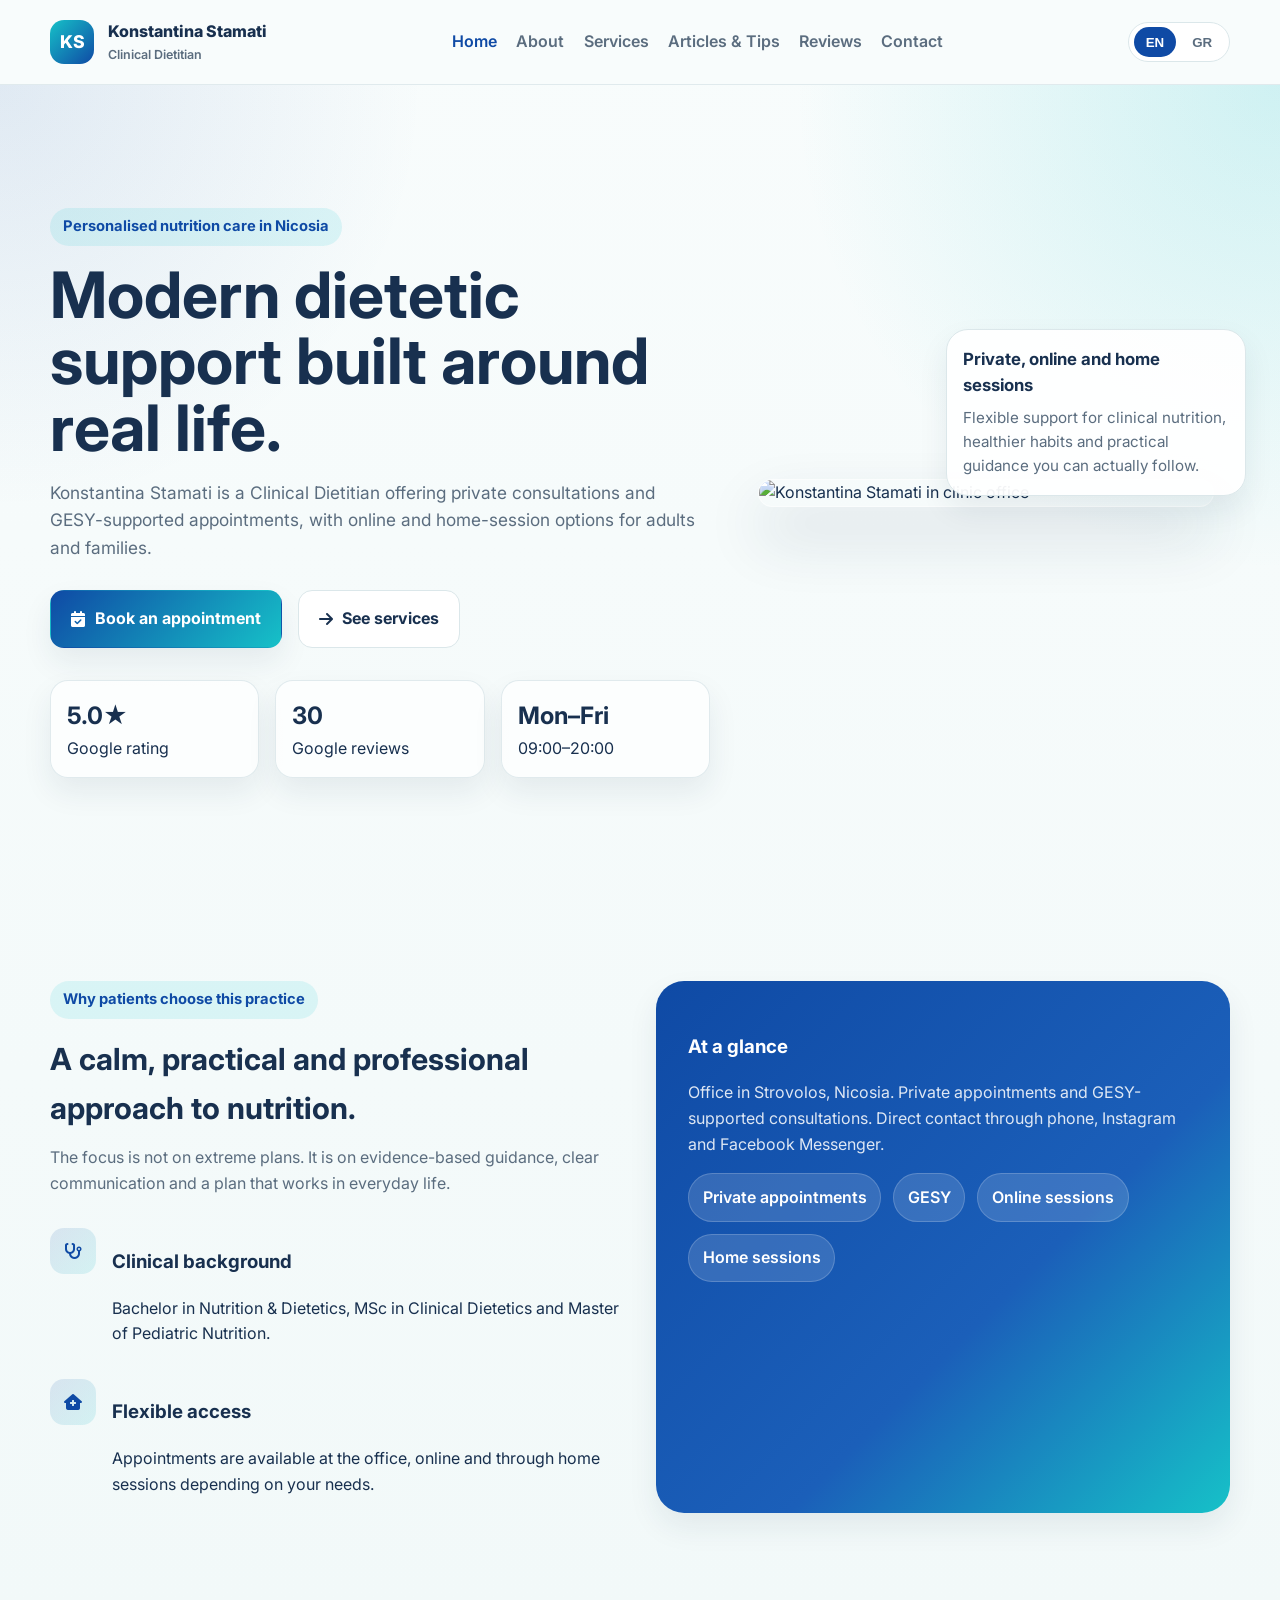
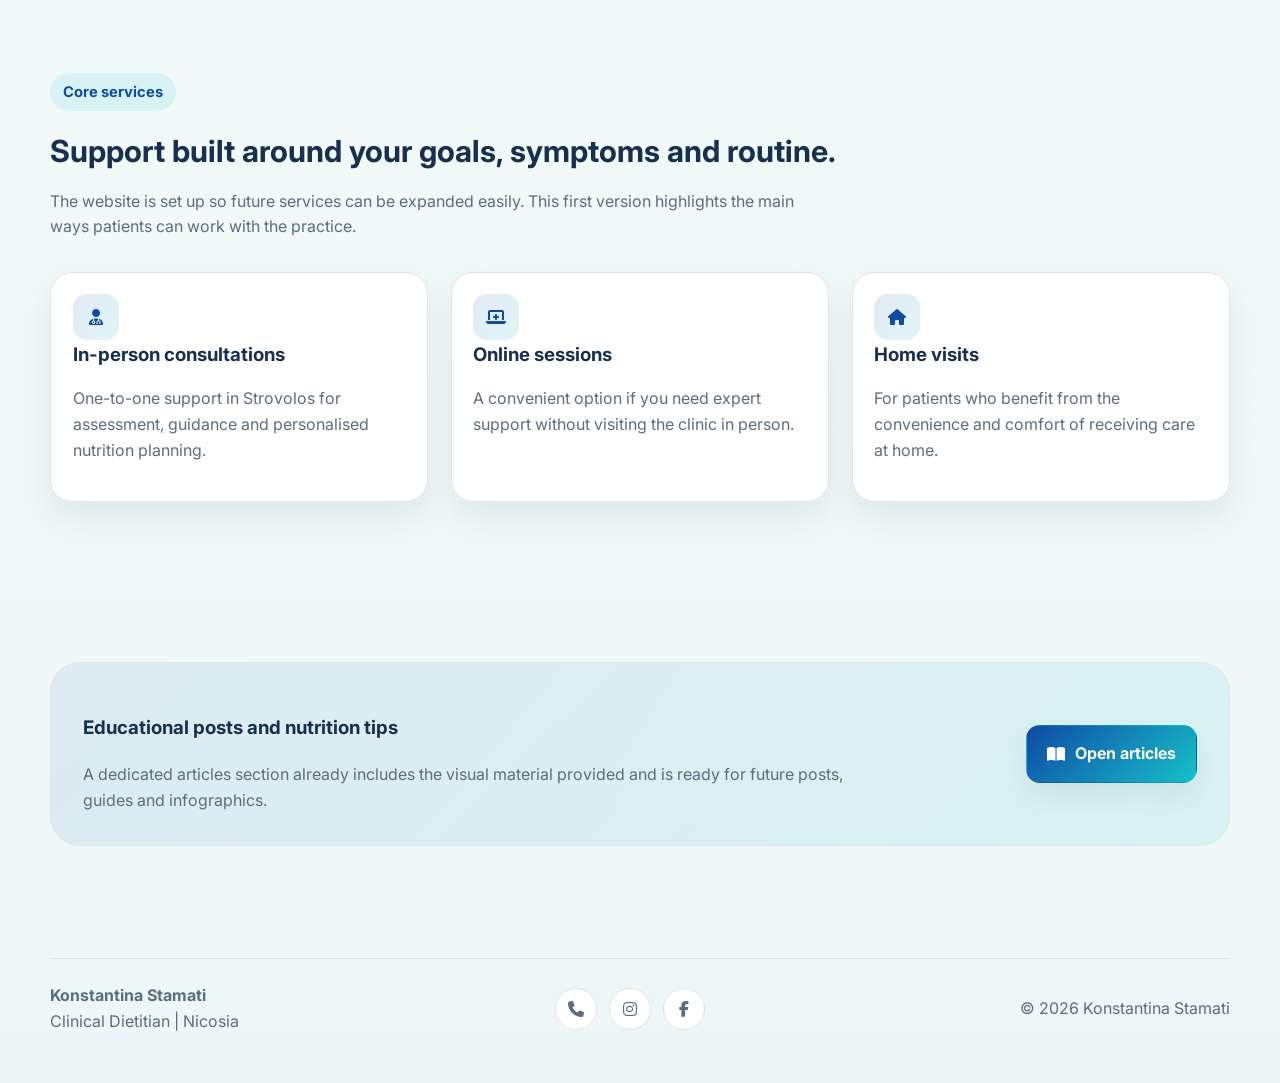
==== index.html @ a797d0fd "Add files via upload" ====
<!DOCTYPE html>
<html lang="en">
<head>
  <meta charset="UTF-8">
  <meta name="viewport" content="width=device-width, initial-scale=1.0">
  <title>Konstantina Stamati | Clinical Dietitian</title>
  <meta name="description" content="Clinical Dietitian in Nicosia offering in-clinic, online and home sessions, private appointments and GESY-supported consultations.">
  <link rel="preconnect" href="https://fonts.googleapis.com">
  <link rel="preconnect" href="https://fonts.gstatic.com" crossorigin>
  <link href="https://fonts.googleapis.com/css2?family=Inter:wght@400;500;600;700;800&display=swap" rel="stylesheet">
  <link rel="stylesheet" href="https://cdnjs.cloudflare.com/ajax/libs/font-awesome/6.5.2/css/all.min.css">
  <link rel="stylesheet" href="style.css">
</head>
<body>
  <header class="topbar">
    <div class="container nav">
      <a class="brand" href="index.html">
        <span class="brand-mark">KS</span>
        <span>
          Konstantina Stamati
          <small data-en="Clinical Dietitian" data-el="Κλινική Διαιτολόγος">Clinical Dietitian</small>
        </span>
      </a>
      <nav class="nav-links">
        <a class="active" href="index.html" data-en="Home" data-el="Αρχική">Home</a>
        <a href="about.html" data-en="About" data-el="Σχετικά">About</a>
        <a href="services.html" data-en="Services" data-el="Υπηρεσίες">Services</a>
        <a href="articles.html" data-en="Articles & Tips" data-el="Άρθρα & Συμβουλές">Articles & Tips</a>
        <a href="reviews.html" data-en="Reviews" data-el="Αξιολογήσεις">Reviews</a>
        <a href="contact.html" data-en="Contact" data-el="Επικοινωνία">Contact</a>
      </nav>
      <div class="nav-actions">
        <div class="lang-toggle">
          <button class="active" data-lang="en">EN</button>
          <button data-lang="el">GR</button>
        </div>
        <button class="btn btn-secondary mobile-toggle"><i class="fa-solid fa-bars"></i></button>
      </div>
    </div>
  </header>

  <main>
    <section class="hero">
      <div class="container hero-grid">
        <div>
          <span class="eyebrow" data-en="Personalised nutrition care in Nicosia" data-el="Εξατομικευμένη διατροφική φροντίδα στη Λευκωσία">Personalised nutrition care in Nicosia</span>
          <h1 data-en="Modern dietetic support built around real life." data-el="Σύγχρονη διατροφική υποστήριξη προσαρμοσμένη στην πραγματική ζωή.">Modern dietetic support built around real life.</h1>
          <p data-en="Konstantina Stamati is a Clinical Dietitian offering private consultations and GESY-supported appointments, with online and home-session options for adults and families." data-el="Η Κωνσταντίνα Σταμάτη είναι Κλινική Διαιτολόγος και προσφέρει ιδιωτικές συνεδρίες και ραντεβού μέσω ΓΕΣΥ, με επιλογές online και κατ’ οίκον για ενήλικες και οικογένειες.">Konstantina Stamati is a Clinical Dietitian offering private consultations and GESY-supported appointments, with online and home-session options for adults and families.</p>
          <div class="hero-actions">
            <a class="btn btn-primary" href="contact.html"><i class="fa-solid fa-calendar-check"></i><span data-en="Book an appointment" data-el="Κλείστε ραντεβού">Book an appointment</span></a>
            <a class="btn btn-secondary" href="services.html"><i class="fa-solid fa-arrow-right"></i><span data-en="See services" data-el="Δείτε τις υπηρεσίες">See services</span></a>
          </div>
          <div class="hero-stats">
            <div class="stat-card">
              <strong>5.0★</strong>
              <span data-en="Google rating" data-el="Βαθμολογία Google">Google rating</span>
            </div>
            <div class="stat-card">
              <strong>30</strong>
              <span data-en="Google reviews" data-el="Αξιολογήσεις Google">Google reviews</span>
            </div>
            <div class="stat-card">
              <strong data-en="Mon–Fri" data-el="Δευτ.–Παρ.">Mon–Fri</strong>
              <span data-en="09:00–20:00" data-el="09:00–20:00">09:00–20:00</span>
            </div>
          </div>
        </div>
        <div class="hero-visual">
          <div class="hero-photo">
            <img src="images/doctor.jpg" alt="Konstantina Stamati in clinic office">
          </div>
          <div class="floating-card">
            <h3 data-en="Private, online and home sessions" data-el="Ιδιωτικές, online και κατ’ οίκον συνεδρίες">Private, online and home sessions</h3>
            <p data-en="Flexible support for clinical nutrition, healthier habits and practical guidance you can actually follow." data-el="Ευέλικτη υποστήριξη για κλινική διατροφή, καλύτερες συνήθειες και πρακτική καθοδήγηση που μπορεί πραγματικά να εφαρμοστεί.">Flexible support for clinical nutrition, healthier habits and practical guidance you can actually follow.</p>
          </div>
        </div>
      </div>
    </section>

    <section class="section">
      <div class="container grid-2">
        <div>
          <span class="eyebrow" data-en="Why patients choose this practice" data-el="Γιατί επιλέγουν το ιατρείο">Why patients choose this practice</span>
          <h2 class="section-title" data-en="A calm, practical and professional approach to nutrition." data-el="Μια ήρεμη, πρακτική και επαγγελματική προσέγγιση στη διατροφή.">A calm, practical and professional approach to nutrition.</h2>
          <p class="section-subtitle" data-en="The focus is not on extreme plans. It is on evidence-based guidance, clear communication and a plan that works in everyday life." data-el="Η προσέγγιση δεν βασίζεται σε ακραία πλάνα. Βασίζεται σε τεκμηριωμένη καθοδήγηση, ξεκάθαρη επικοινωνία και ένα πλάνο που λειτουργεί στην καθημερινότητα.">The focus is not on extreme plans. It is on evidence-based guidance, clear communication and a plan that works in everyday life.</p>
          <div class="info-list">
            <div class="info-row">
              <i class="fa-solid fa-stethoscope"></i>
              <div>
                <h3 data-en="Clinical background" data-el="Κλινικό υπόβαθρο">Clinical background</h3>
                <p data-en="Bachelor in Nutrition & Dietetics, MSc in Clinical Dietetics and Master of Pediatric Nutrition." data-el="Bachelor in Nutrition & Dietetics, MSc in Clinical Dietetics και Master of Pediatric Nutrition.">Bachelor in Nutrition & Dietetics, MSc in Clinical Dietetics and Master of Pediatric Nutrition.</p>
              </div>
            </div>
            <div class="info-row">
              <i class="fa-solid fa-house-medical"></i>
              <div>
                <h3 data-en="Flexible access" data-el="Ευέλικτη πρόσβαση">Flexible access</h3>
                <p data-en="Appointments are available at the office, online and through home sessions depending on your needs." data-el="Τα ραντεβού διατίθενται στο ιατρείο, online και κατ’ οίκον ανάλογα με τις ανάγκες σας.">Appointments are available at the office, online and through home sessions depending on your needs.</p>
              </div>
            </div>
          </div>
        </div>
        <div class="highlight-panel">
          <h3 data-en="At a glance" data-el="Με μια ματιά">At a glance</h3>
          <p data-en="Office in Strovolos, Nicosia. Private appointments and GESY-supported consultations. Direct contact through phone, Instagram and Facebook Messenger." data-el="Ιατρείο στον Στρόβολο, Λευκωσία. Ιδιωτικά ραντεβού και συνεδρίες μέσω ΓΕΣΥ. Άμεση επικοινωνία μέσω τηλεφώνου, Instagram και Facebook Messenger.">Office in Strovolos, Nicosia. Private appointments and GESY-supported consultations. Direct contact through phone, Instagram and Facebook Messenger.</p>
          <div class="badges">
            <span class="badge" data-en="Private appointments" data-el="Ιδιωτικά ραντεβού">Private appointments</span>
            <span class="badge" data-en="GESY" data-el="ΓΕΣΥ">GESY</span>
            <span class="badge" data-en="Online sessions" data-el="Online συνεδρίες">Online sessions</span>
            <span class="badge" data-en="Home sessions" data-el="Κατ’ οίκον συνεδρίες">Home sessions</span>
          </div>
        </div>
      </div>
    </section>

    <section class="section">
      <div class="container">
        <span class="eyebrow" data-en="Core services" data-el="Βασικές υπηρεσίες">Core services</span>
        <h2 class="section-title" data-en="Support built around your goals, symptoms and routine." data-el="Υποστήριξη προσαρμοσμένη στους στόχους, τα συμπτώματα και τη ρουτίνα σας.">Support built around your goals, symptoms and routine.</h2>
        <p class="section-subtitle" data-en="The website is set up so future services can be expanded easily. This first version highlights the main ways patients can work with the practice." data-el="Η ιστοσελίδα έχει στηθεί ώστε να μπορούν να προστεθούν εύκολα επιπλέον υπηρεσίες στο μέλλον. Αυτή η πρώτη έκδοση αναδεικνύει τους βασικούς τρόπους συνεργασίας με το ιατρείο.">The website is set up so future services can be expanded easily. This first version highlights the main ways patients can work with the practice.</p>
        <div class="grid-3">
          <article class="card service-card">
            <div class="service-icon"><i class="fa-solid fa-user-doctor"></i></div>
            <h3 data-en="In-person consultations" data-el="Συνεδρίες στο ιατρείο">In-person consultations</h3>
            <p data-en="One-to-one support in Strovolos for assessment, guidance and personalised nutrition planning." data-el="Ατομική υποστήριξη στον Στρόβολο για αξιολόγηση, καθοδήγηση και εξατομικευμένο διατροφικό πλάνο.">One-to-one support in Strovolos for assessment, guidance and personalised nutrition planning.</p>
          </article>
          <article class="card service-card">
            <div class="service-icon"><i class="fa-solid fa-laptop-medical"></i></div>
            <h3 data-en="Online sessions" data-el="Online συνεδρίες">Online sessions</h3>
            <p data-en="A convenient option if you need expert support without visiting the clinic in person." data-el="Μια πρακτική επιλογή αν χρειάζεστε επαγγελματική υποστήριξη χωρίς φυσική παρουσία στο ιατρείο.">A convenient option if you need expert support without visiting the clinic in person.</p>
          </article>
          <article class="card service-card">
            <div class="service-icon"><i class="fa-solid fa-house"></i></div>
            <h3 data-en="Home visits" data-el="Κατ’ οίκον συνεδρίες">Home visits</h3>
            <p data-en="For patients who benefit from the convenience and comfort of receiving care at home." data-el="Για ασθενείς που ωφελούνται από την άνεση και την ευκολία της φροντίδας στον δικό τους χώρο.">For patients who benefit from the convenience and comfort of receiving care at home.</p>
          </article>
        </div>
      </div>
    </section>

    <section class="section">
      <div class="container">
        <div class="cta-strip">
          <div>
            <h3 data-en="Educational posts and nutrition tips" data-el="Ενημερωτικές αναρτήσεις και διατροφικές συμβουλές">Educational posts and nutrition tips</h3>
            <p class="section-subtitle" style="margin:0;" data-en="A dedicated articles section already includes the visual material provided and is ready for future posts, guides and infographics." data-el="Υπάρχει ήδη ειδική ενότητα άρθρων με το οπτικό υλικό που δώσατε και είναι έτοιμη για μελλοντικές αναρτήσεις, οδηγούς και infographics.">A dedicated articles section already includes the visual material provided and is ready for future posts, guides and infographics.</p>
          </div>
          <a class="btn btn-primary" href="articles.html"><i class="fa-solid fa-book-open"></i><span data-en="Open articles" data-el="Άνοιγμα άρθρων">Open articles</span></a>
        </div>
      </div>
    </section>
  </main>

  <footer class="footer">
    <div class="container footer-grid">
      <div>
        <strong>Konstantina Stamati</strong><br>
        <span data-en="Clinical Dietitian | Nicosia" data-el="Κλινική Διαιτολόγος | Λευκωσία">Clinical Dietitian | Nicosia</span>
      </div>
      <div class="socials">
        <a href="tel:+35796031046" aria-label="Call"><i class="fa-solid fa-phone"></i></a>
        <a href="https://www.instagram.com/stamatik.clinical_dietitian/" target="_blank" rel="noopener" aria-label="Instagram"><i class="fa-brands fa-instagram"></i></a>
        <a href="https://www.facebook.com/p/Konstantina-Stamati-Clinical-Dietitian-100085913465135/?locale=el_GR" target="_blank" rel="noopener" aria-label="Facebook"><i class="fa-brands fa-facebook-f"></i></a>
      </div>
      <div>© <span id="year"></span> Konstantina Stamati</div>
    </div>
  </footer>

  <script src="script.js"></script>
</body>
</html>
---- style.css ----
:root {
  --bg: #f7fbfb;
  --surface: #ffffff;
  --surface-2: #eef7f7;
  --text: #18304f;
  --muted: #5b6d7f;
  --primary: #16c1c8;
  --primary-dark: #0f4aa5;
  --border: #dbe7ea;
  --shadow: 0 14px 30px rgba(24, 48, 79, 0.08);
  --radius: 22px;
  --container: 1180px;
}

* { box-sizing: border-box; }
html { scroll-behavior: smooth; }
body {
  margin: 0;
  font-family: Inter, Arial, sans-serif;
  background: linear-gradient(180deg, #f8fcfc 0%, #eef7f7 100%);
  color: var(--text);
  line-height: 1.6;
}
img { max-width: 100%; display: block; }
a { color: inherit; text-decoration: none; }
.container { width: min(var(--container), calc(100% - 2rem)); margin: 0 auto; }
.section { padding: 5rem 0; }
.section-title { font-size: clamp(1.9rem, 2vw, 2.6rem); margin: 0 0 .8rem; }
.section-subtitle { color: var(--muted); max-width: 760px; margin: 0 0 2rem; }
.eyebrow {
  display: inline-flex; align-items: center; gap: .5rem; padding: .45rem .8rem;
  border-radius: 999px; background: rgba(22,193,200,.12); color: var(--primary-dark);
  font-weight: 700; font-size: .92rem; margin-bottom: 1rem;
}
.btn {
  display: inline-flex; align-items: center; justify-content: center; gap: .6rem;
  padding: .95rem 1.25rem; border-radius: 14px; font-weight: 700;
  border: 1px solid transparent; transition: .2s ease; cursor: pointer;
}
.btn-primary { background: linear-gradient(135deg, var(--primary-dark), var(--primary)); color: #fff; box-shadow: var(--shadow); }
.btn-primary:hover { transform: translateY(-1px); }
.btn-secondary { background: #fff; border-color: var(--border); color: var(--text); }
.btn-secondary:hover { border-color: var(--primary); }
.btn-outline { background: transparent; border: 1px solid rgba(255,255,255,.35); color: #fff; }
.topbar {
  position: sticky; top: 0; z-index: 1000; backdrop-filter: blur(14px);
  background: rgba(248,252,252,.86); border-bottom: 1px solid rgba(219,231,234,.8);
}
.nav {
  display: flex; align-items: center; justify-content: space-between; gap: 1rem; min-height: 84px;
}
.brand { display: flex; align-items: center; gap: .9rem; font-weight: 800; }
.brand-mark {
  width: 44px; height: 44px; border-radius: 14px; background: linear-gradient(135deg, var(--primary), var(--primary-dark));
  color: #fff; display: grid; place-items: center; font-weight: 800; font-size: 1.1rem;
}
.brand small { display: block; color: var(--muted); font-weight: 600; font-size: .78rem; }
.nav-links { display: flex; align-items: center; gap: 1.2rem; flex-wrap: wrap; }
.nav-links a { color: var(--muted); font-weight: 600; }
.nav-links a:hover, .nav-links a.active { color: var(--primary-dark); }
.nav-actions { display: flex; align-items: center; gap: .8rem; }
.lang-toggle {
  border: 1px solid var(--border); background: #fff; border-radius: 999px; padding: .3rem; display: inline-flex; gap: .25rem;
}
.lang-toggle button {
  border: 0; background: transparent; padding: .45rem .75rem; border-radius: 999px; font-weight: 700; color: var(--muted); cursor: pointer;
}
.lang-toggle button.active { background: var(--primary-dark); color: #fff; }
.mobile-toggle { display: none; }
.hero {
  position: relative; overflow: hidden;
  background: radial-gradient(circle at top right, rgba(22,193,200,.18), transparent 32%),
              radial-gradient(circle at top left, rgba(15,74,165,.10), transparent 28%);
}
.hero-grid {
  display: grid; grid-template-columns: 1.15fr .85fr; gap: 2rem; align-items: center; min-height: calc(100vh - 84px); padding: 4rem 0;
}
.hero h1 { font-size: clamp(2.4rem, 5vw, 4.7rem); line-height: 1.04; margin: 0 0 1rem; }
.hero p { color: var(--muted); font-size: 1.08rem; max-width: 650px; }
.hero-actions { display: flex; gap: 1rem; flex-wrap: wrap; margin-top: 1.8rem; }
.hero-stats {
  display: grid; grid-template-columns: repeat(3, 1fr); gap: 1rem; margin-top: 2rem;
}
.stat-card {
  background: rgba(255,255,255,.7); border: 1px solid rgba(219,231,234,.85); border-radius: 18px; padding: 1rem; box-shadow: var(--shadow);
}
.stat-card strong { font-size: 1.5rem; display: block; }
.hero-visual {
  position: relative; padding: 1rem;
}
.hero-photo {
  border-radius: 28px; overflow: hidden; box-shadow: 0 30px 60px rgba(24, 48, 79, .16); border: 1px solid rgba(255,255,255,.6);
}
.floating-card {
  position: absolute; right: -1rem; bottom: 1.7rem; width: min(300px, 78%);
  background: rgba(255,255,255,.94); border-radius: 22px; padding: 1rem; box-shadow: var(--shadow); border: 1px solid var(--border);
}
.floating-card h3 { margin: 0 0 .4rem; font-size: 1.05rem; }
.floating-card p { margin: 0; color: var(--muted); font-size: .95rem; }
.grid-2 { display: grid; grid-template-columns: repeat(2, minmax(0, 1fr)); gap: 2rem; }
.grid-3 { display: grid; grid-template-columns: repeat(3, minmax(0, 1fr)); gap: 1.4rem; }
.card {
  background: var(--surface); border: 1px solid var(--border); border-radius: var(--radius); padding: 1.35rem; box-shadow: var(--shadow);
}
.card h3, .card h4 { margin-top: 0; }
.info-list { display: grid; gap: 1rem; }
.info-row { display: flex; gap: 1rem; align-items: flex-start; }
.info-row i, .service-icon, .contact-icon {
  width: 46px; height: 46px; border-radius: 14px; display: grid; place-items: center; flex: 0 0 46px;
  background: linear-gradient(135deg, rgba(15,74,165,.12), rgba(22,193,200,.14)); color: var(--primary-dark);
}
.service-card h3 { margin-bottom: .5rem; }
.service-card p { color: var(--muted); }
.service-list { padding-left: 1rem; margin: .9rem 0 0; color: var(--muted); }
.highlight-panel {
  background: linear-gradient(135deg, var(--primary-dark), #1b5fb9 60%, var(--primary)); color: #fff; padding: 2rem; border-radius: 28px; box-shadow: var(--shadow);
}
.highlight-panel p { color: rgba(255,255,255,.86); }
.badges { display: flex; gap: .75rem; flex-wrap: wrap; margin-top: 1rem; }
.badge {
  padding: .65rem .85rem; border-radius: 999px; background: rgba(255,255,255,.14); border: 1px solid rgba(255,255,255,.18); font-weight: 600;
}
.gallery-grid {
  display: grid; grid-template-columns: repeat(3, minmax(0, 1fr)); gap: 1rem;
}
.gallery-card {
  position: relative; overflow: hidden; border-radius: 24px; aspect-ratio: 1/1; background: var(--surface);
  border: 1px solid var(--border); box-shadow: var(--shadow); cursor: pointer;
}
.gallery-card img { width: 100%; height: 100%; object-fit: cover; transition: transform .25s ease; }
.gallery-card:hover img { transform: scale(1.03); }
.gallery-card .overlay {
  position: absolute; inset: auto 0 0 0; padding: 1rem; background: linear-gradient(180deg, transparent, rgba(24,48,79,.82)); color: #fff;
}
.review-grid { display: grid; grid-template-columns: repeat(3, minmax(0, 1fr)); gap: 1rem; }
.review-card { background: #fff; border-radius: 24px; padding: 1.35rem; border: 1px solid var(--border); box-shadow: var(--shadow); }
.stars { color: #ffb400; letter-spacing: .1rem; }
.review-note { color: var(--muted); font-size: .95rem; }
.contact-grid { display: grid; grid-template-columns: .95fr 1.05fr; gap: 1.5rem; }
.contact-list { display: grid; gap: 1rem; }
.contact-link { display: flex; gap: 1rem; align-items: center; background: #fff; border: 1px solid var(--border); border-radius: 20px; padding: 1rem; box-shadow: var(--shadow); }
.map-card iframe { width: 100%; min-height: 420px; border: 0; border-radius: 24px; }
.hours-list { display: grid; gap: .6rem; margin-top: 1rem; }
.hours-row { display: flex; justify-content: space-between; gap: 1rem; padding-bottom: .6rem; border-bottom: 1px dashed var(--border); color: var(--muted); }
.cta-strip {
  padding: 2rem; border-radius: 30px; background: linear-gradient(135deg, rgba(15,74,165,.08), rgba(22,193,200,.10));
  display: flex; justify-content: space-between; align-items: center; gap: 1rem; border: 1px solid var(--border);
}
.footer {
  padding: 2rem 0 3rem; color: var(--muted);
}
.footer-grid {
  display: flex; justify-content: space-between; gap: 1rem; align-items: center; flex-wrap: wrap; border-top: 1px solid var(--border); padding-top: 1.5rem;
}
.socials { display: flex; gap: .75rem; }
.socials a {
  width: 42px; height: 42px; border-radius: 50%; display: grid; place-items: center; border: 1px solid var(--border); background: #fff;
}
.page-hero { padding: 5rem 0 3rem; }
.page-hero .hero-card {
  display: grid; grid-template-columns: 1.05fr .95fr; gap: 1.5rem; align-items: center; background: #fff; border: 1px solid var(--border);
  border-radius: 30px; padding: 1.5rem; box-shadow: var(--shadow);
}
.page-hero img { border-radius: 24px; height: 100%; object-fit: cover; }
.feature-list { display: grid; gap: .8rem; color: var(--muted); }
.feature-list div { display: flex; gap: .8rem; align-items: start; }
.feature-list i { color: var(--primary-dark); margin-top: .25rem; }
.lightbox {
  position: fixed; inset: 0; background: rgba(13, 20, 33, .84); display: none; align-items: center; justify-content: center; z-index: 2000; padding: 1.2rem;
}
.lightbox.open { display: flex; }
.lightbox-content { max-width: min(960px, 100%); max-height: 90vh; position: relative; }
.lightbox-content img { max-height: 90vh; border-radius: 20px; }
.lightbox-close {
  position: absolute; top: -14px; right: -14px; width: 42px; height: 42px; border-radius: 50%; border: 0; background: #fff; cursor: pointer; font-size: 1.1rem;
}
.notice {
  background: rgba(15,74,165,.06); border: 1px solid rgba(15,74,165,.14); border-radius: 18px; padding: 1rem; color: var(--muted);
}
@media (max-width: 1000px) {
  .hero-grid, .grid-2, .contact-grid, .page-hero .hero-card, .grid-3, .review-grid, .gallery-grid { grid-template-columns: 1fr; }
  .floating-card { position: static; width: 100%; margin-top: 1rem; }
  .hero-stats { grid-template-columns: 1fr; }
  .map-card iframe { min-height: 320px; }
}
@media (max-width: 860px) {
  .mobile-toggle { display: inline-flex; }
  .nav-links {
    position: fixed; inset: 84px 1rem auto 1rem; background: rgba(255,255,255,.98); border: 1px solid var(--border); border-radius: 24px;
    padding: 1rem; box-shadow: var(--shadow); display: none; flex-direction: column; align-items: flex-start;
  }
  .nav-links.open { display: flex; }
}
@media (max-width: 640px) {
  .section { padding: 4rem 0; }
  .cta-strip, .footer-grid { flex-direction: column; align-items: flex-start; }
  .nav { min-height: 76px; }
  .page-hero { padding-top: 3.5rem; }
}
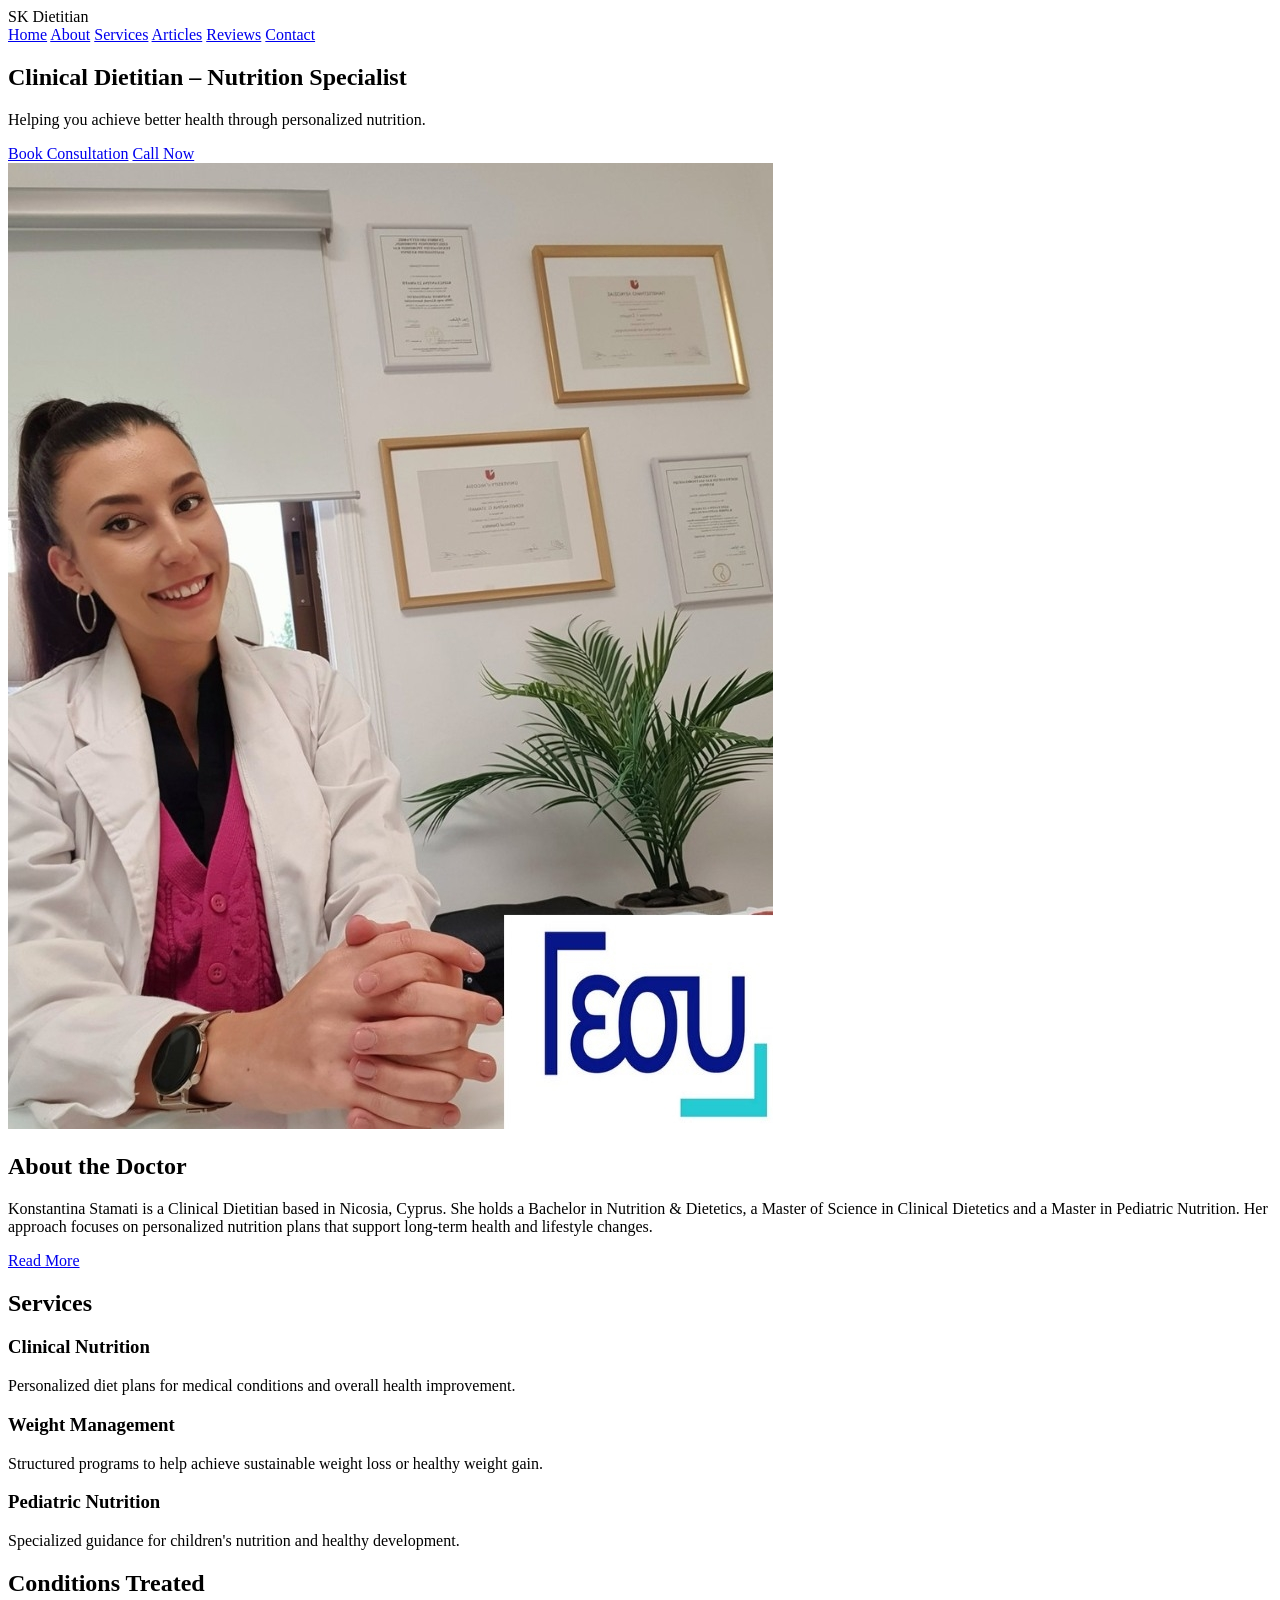
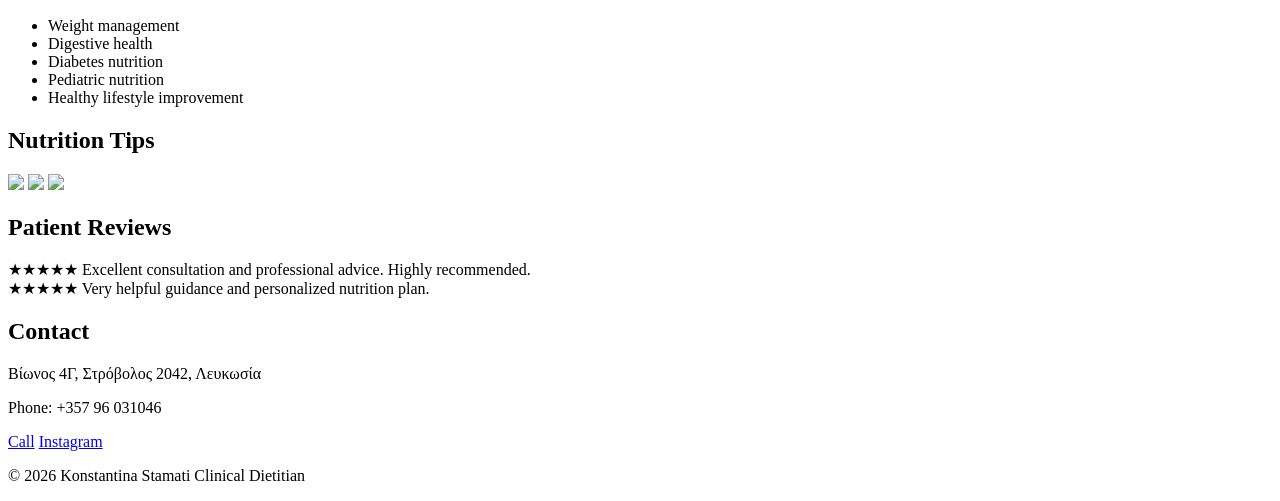
==== commit 58b93748: "Refactor HTML structure and update stylesheet links" ====
--- a/index.html
+++ b/index.html
@@ -1,171 +1,224 @@
 <!DOCTYPE html>
 <html lang="en">
 <head>
-  <meta charset="UTF-8">
-  <meta name="viewport" content="width=device-width, initial-scale=1.0">
-  <title>Konstantina Stamati | Clinical Dietitian</title>
-  <meta name="description" content="Clinical Dietitian in Nicosia offering in-clinic, online and home sessions, private appointments and GESY-supported consultations.">
-  <link rel="preconnect" href="https://fonts.googleapis.com">
-  <link rel="preconnect" href="https://fonts.gstatic.com" crossorigin>
-  <link href="https://fonts.googleapis.com/css2?family=Inter:wght@400;500;600;700;800&display=swap" rel="stylesheet">
-  <link rel="stylesheet" href="https://cdnjs.cloudflare.com/ajax/libs/font-awesome/6.5.2/css/all.min.css">
-  <link rel="stylesheet" href="style.css">
+<meta charset="UTF-8">
+<meta name="viewport" content="width=device-width, initial-scale=1.0">
+
+<title>Konstantina Stamati | Clinical Dietitian</title>
+
+<link rel="stylesheet" href="css/style.css">
+
 </head>
+
 <body>
-  <header class="topbar">
-    <div class="container nav">
-      <a class="brand" href="index.html">
-        <span class="brand-mark">KS</span>
-        <span>
-          Konstantina Stamati
-          <small data-en="Clinical Dietitian" data-el="Κλινική Διαιτολόγος">Clinical Dietitian</small>
-        </span>
-      </a>
-      <nav class="nav-links">
-        <a class="active" href="index.html" data-en="Home" data-el="Αρχική">Home</a>
-        <a href="about.html" data-en="About" data-el="Σχετικά">About</a>
-        <a href="services.html" data-en="Services" data-el="Υπηρεσίες">Services</a>
-        <a href="articles.html" data-en="Articles & Tips" data-el="Άρθρα & Συμβουλές">Articles & Tips</a>
-        <a href="reviews.html" data-en="Reviews" data-el="Αξιολογήσεις">Reviews</a>
-        <a href="contact.html" data-en="Contact" data-el="Επικοινωνία">Contact</a>
-      </nav>
-      <div class="nav-actions">
-        <div class="lang-toggle">
-          <button class="active" data-lang="en">EN</button>
-          <button data-lang="el">GR</button>
-        </div>
-        <button class="btn btn-secondary mobile-toggle"><i class="fa-solid fa-bars"></i></button>
-      </div>
-    </div>
-  </header>
-
-  <main>
-    <section class="hero">
-      <div class="container hero-grid">
-        <div>
-          <span class="eyebrow" data-en="Personalised nutrition care in Nicosia" data-el="Εξατομικευμένη διατροφική φροντίδα στη Λευκωσία">Personalised nutrition care in Nicosia</span>
-          <h1 data-en="Modern dietetic support built around real life." data-el="Σύγχρονη διατροφική υποστήριξη προσαρμοσμένη στην πραγματική ζωή.">Modern dietetic support built around real life.</h1>
-          <p data-en="Konstantina Stamati is a Clinical Dietitian offering private consultations and GESY-supported appointments, with online and home-session options for adults and families." data-el="Η Κωνσταντίνα Σταμάτη είναι Κλινική Διαιτολόγος και προσφέρει ιδιωτικές συνεδρίες και ραντεβού μέσω ΓΕΣΥ, με επιλογές online και κατ’ οίκον για ενήλικες και οικογένειες.">Konstantina Stamati is a Clinical Dietitian offering private consultations and GESY-supported appointments, with online and home-session options for adults and families.</p>
-          <div class="hero-actions">
-            <a class="btn btn-primary" href="contact.html"><i class="fa-solid fa-calendar-check"></i><span data-en="Book an appointment" data-el="Κλείστε ραντεβού">Book an appointment</span></a>
-            <a class="btn btn-secondary" href="services.html"><i class="fa-solid fa-arrow-right"></i><span data-en="See services" data-el="Δείτε τις υπηρεσίες">See services</span></a>
-          </div>
-          <div class="hero-stats">
-            <div class="stat-card">
-              <strong>5.0★</strong>
-              <span data-en="Google rating" data-el="Βαθμολογία Google">Google rating</span>
-            </div>
-            <div class="stat-card">
-              <strong>30</strong>
-              <span data-en="Google reviews" data-el="Αξιολογήσεις Google">Google reviews</span>
-            </div>
-            <div class="stat-card">
-              <strong data-en="Mon–Fri" data-el="Δευτ.–Παρ.">Mon–Fri</strong>
-              <span data-en="09:00–20:00" data-el="09:00–20:00">09:00–20:00</span>
-            </div>
-          </div>
-        </div>
-        <div class="hero-visual">
-          <div class="hero-photo">
-            <img src="images/doctor.jpg" alt="Konstantina Stamati in clinic office">
-          </div>
-          <div class="floating-card">
-            <h3 data-en="Private, online and home sessions" data-el="Ιδιωτικές, online και κατ’ οίκον συνεδρίες">Private, online and home sessions</h3>
-            <p data-en="Flexible support for clinical nutrition, healthier habits and practical guidance you can actually follow." data-el="Ευέλικτη υποστήριξη για κλινική διατροφή, καλύτερες συνήθειες και πρακτική καθοδήγηση που μπορεί πραγματικά να εφαρμοστεί.">Flexible support for clinical nutrition, healthier habits and practical guidance you can actually follow.</p>
-          </div>
-        </div>
-      </div>
-    </section>
-
-    <section class="section">
-      <div class="container grid-2">
-        <div>
-          <span class="eyebrow" data-en="Why patients choose this practice" data-el="Γιατί επιλέγουν το ιατρείο">Why patients choose this practice</span>
-          <h2 class="section-title" data-en="A calm, practical and professional approach to nutrition." data-el="Μια ήρεμη, πρακτική και επαγγελματική προσέγγιση στη διατροφή.">A calm, practical and professional approach to nutrition.</h2>
-          <p class="section-subtitle" data-en="The focus is not on extreme plans. It is on evidence-based guidance, clear communication and a plan that works in everyday life." data-el="Η προσέγγιση δεν βασίζεται σε ακραία πλάνα. Βασίζεται σε τεκμηριωμένη καθοδήγηση, ξεκάθαρη επικοινωνία και ένα πλάνο που λειτουργεί στην καθημερινότητα.">The focus is not on extreme plans. It is on evidence-based guidance, clear communication and a plan that works in everyday life.</p>
-          <div class="info-list">
-            <div class="info-row">
-              <i class="fa-solid fa-stethoscope"></i>
-              <div>
-                <h3 data-en="Clinical background" data-el="Κλινικό υπόβαθρο">Clinical background</h3>
-                <p data-en="Bachelor in Nutrition & Dietetics, MSc in Clinical Dietetics and Master of Pediatric Nutrition." data-el="Bachelor in Nutrition & Dietetics, MSc in Clinical Dietetics και Master of Pediatric Nutrition.">Bachelor in Nutrition & Dietetics, MSc in Clinical Dietetics and Master of Pediatric Nutrition.</p>
-              </div>
-            </div>
-            <div class="info-row">
-              <i class="fa-solid fa-house-medical"></i>
-              <div>
-                <h3 data-en="Flexible access" data-el="Ευέλικτη πρόσβαση">Flexible access</h3>
-                <p data-en="Appointments are available at the office, online and through home sessions depending on your needs." data-el="Τα ραντεβού διατίθενται στο ιατρείο, online και κατ’ οίκον ανάλογα με τις ανάγκες σας.">Appointments are available at the office, online and through home sessions depending on your needs.</p>
-              </div>
-            </div>
-          </div>
-        </div>
-        <div class="highlight-panel">
-          <h3 data-en="At a glance" data-el="Με μια ματιά">At a glance</h3>
-          <p data-en="Office in Strovolos, Nicosia. Private appointments and GESY-supported consultations. Direct contact through phone, Instagram and Facebook Messenger." data-el="Ιατρείο στον Στρόβολο, Λευκωσία. Ιδιωτικά ραντεβού και συνεδρίες μέσω ΓΕΣΥ. Άμεση επικοινωνία μέσω τηλεφώνου, Instagram και Facebook Messenger.">Office in Strovolos, Nicosia. Private appointments and GESY-supported consultations. Direct contact through phone, Instagram and Facebook Messenger.</p>
-          <div class="badges">
-            <span class="badge" data-en="Private appointments" data-el="Ιδιωτικά ραντεβού">Private appointments</span>
-            <span class="badge" data-en="GESY" data-el="ΓΕΣΥ">GESY</span>
-            <span class="badge" data-en="Online sessions" data-el="Online συνεδρίες">Online sessions</span>
-            <span class="badge" data-en="Home sessions" data-el="Κατ’ οίκον συνεδρίες">Home sessions</span>
-          </div>
-        </div>
-      </div>
-    </section>
-
-    <section class="section">
-      <div class="container">
-        <span class="eyebrow" data-en="Core services" data-el="Βασικές υπηρεσίες">Core services</span>
-        <h2 class="section-title" data-en="Support built around your goals, symptoms and routine." data-el="Υποστήριξη προσαρμοσμένη στους στόχους, τα συμπτώματα και τη ρουτίνα σας.">Support built around your goals, symptoms and routine.</h2>
-        <p class="section-subtitle" data-en="The website is set up so future services can be expanded easily. This first version highlights the main ways patients can work with the practice." data-el="Η ιστοσελίδα έχει στηθεί ώστε να μπορούν να προστεθούν εύκολα επιπλέον υπηρεσίες στο μέλλον. Αυτή η πρώτη έκδοση αναδεικνύει τους βασικούς τρόπους συνεργασίας με το ιατρείο.">The website is set up so future services can be expanded easily. This first version highlights the main ways patients can work with the practice.</p>
-        <div class="grid-3">
-          <article class="card service-card">
-            <div class="service-icon"><i class="fa-solid fa-user-doctor"></i></div>
-            <h3 data-en="In-person consultations" data-el="Συνεδρίες στο ιατρείο">In-person consultations</h3>
-            <p data-en="One-to-one support in Strovolos for assessment, guidance and personalised nutrition planning." data-el="Ατομική υποστήριξη στον Στρόβολο για αξιολόγηση, καθοδήγηση και εξατομικευμένο διατροφικό πλάνο.">One-to-one support in Strovolos for assessment, guidance and personalised nutrition planning.</p>
-          </article>
-          <article class="card service-card">
-            <div class="service-icon"><i class="fa-solid fa-laptop-medical"></i></div>
-            <h3 data-en="Online sessions" data-el="Online συνεδρίες">Online sessions</h3>
-            <p data-en="A convenient option if you need expert support without visiting the clinic in person." data-el="Μια πρακτική επιλογή αν χρειάζεστε επαγγελματική υποστήριξη χωρίς φυσική παρουσία στο ιατρείο.">A convenient option if you need expert support without visiting the clinic in person.</p>
-          </article>
-          <article class="card service-card">
-            <div class="service-icon"><i class="fa-solid fa-house"></i></div>
-            <h3 data-en="Home visits" data-el="Κατ’ οίκον συνεδρίες">Home visits</h3>
-            <p data-en="For patients who benefit from the convenience and comfort of receiving care at home." data-el="Για ασθενείς που ωφελούνται από την άνεση και την ευκολία της φροντίδας στον δικό τους χώρο.">For patients who benefit from the convenience and comfort of receiving care at home.</p>
-          </article>
-        </div>
-      </div>
-    </section>
-
-    <section class="section">
-      <div class="container">
-        <div class="cta-strip">
-          <div>
-            <h3 data-en="Educational posts and nutrition tips" data-el="Ενημερωτικές αναρτήσεις και διατροφικές συμβουλές">Educational posts and nutrition tips</h3>
-            <p class="section-subtitle" style="margin:0;" data-en="A dedicated articles section already includes the visual material provided and is ready for future posts, guides and infographics." data-el="Υπάρχει ήδη ειδική ενότητα άρθρων με το οπτικό υλικό που δώσατε και είναι έτοιμη για μελλοντικές αναρτήσεις, οδηγούς και infographics.">A dedicated articles section already includes the visual material provided and is ready for future posts, guides and infographics.</p>
-          </div>
-          <a class="btn btn-primary" href="articles.html"><i class="fa-solid fa-book-open"></i><span data-en="Open articles" data-el="Άνοιγμα άρθρων">Open articles</span></a>
-        </div>
-      </div>
-    </section>
-  </main>
-
-  <footer class="footer">
-    <div class="container footer-grid">
-      <div>
-        <strong>Konstantina Stamati</strong><br>
-        <span data-en="Clinical Dietitian | Nicosia" data-el="Κλινική Διαιτολόγος | Λευκωσία">Clinical Dietitian | Nicosia</span>
-      </div>
-      <div class="socials">
-        <a href="tel:+35796031046" aria-label="Call"><i class="fa-solid fa-phone"></i></a>
-        <a href="https://www.instagram.com/stamatik.clinical_dietitian/" target="_blank" rel="noopener" aria-label="Instagram"><i class="fa-brands fa-instagram"></i></a>
-        <a href="https://www.facebook.com/p/Konstantina-Stamati-Clinical-Dietitian-100085913465135/?locale=el_GR" target="_blank" rel="noopener" aria-label="Facebook"><i class="fa-brands fa-facebook-f"></i></a>
-      </div>
-      <div>© <span id="year"></span> Konstantina Stamati</div>
-    </div>
-  </footer>
-
-  <script src="script.js"></script>
+
+<header>
+
+<div class="logo">
+SK Dietitian
+</div>
+
+<nav>
+
+<a href="index.html">Home</a>
+<a href="about.html">About</a>
+<a href="services.html">Services</a>
+<a href="articles.html">Articles</a>
+<a href="reviews.html">Reviews</a>
+<a href="contact.html">Contact</a>
+
+</nav>
+
+</header>
+
+
+<section class="hero">
+
+<div class="hero-text">
+
+<h1>Clinical Dietitian – Nutrition Specialist</h1>
+
+<p>
+Helping you achieve better health through personalized nutrition.
+</p>
+
+<div class="hero-buttons">
+
+<a href="contact.html" class="btn">Book Consultation</a>
+
+<a href="tel:+35796031046" class="btn2">Call Now</a>
+
+</div>
+
+</div>
+
+</section>
+
+
+
+<section class="about-preview">
+
+<div class="container">
+
+<div class="about-img">
+
+<img src="images/doctor.jpg">
+
+</div>
+
+<div class="about-text">
+
+<h2>About the Doctor</h2>
+
+<p>
+
+Konstantina Stamati is a Clinical Dietitian based in Nicosia, Cyprus.
+She holds a Bachelor in Nutrition & Dietetics, a Master of Science in Clinical Dietetics and a Master in Pediatric Nutrition.
+
+Her approach focuses on personalized nutrition plans that support long-term health and lifestyle changes.
+
+</p>
+
+<a href="about.html" class="btn">Read More</a>
+
+</div>
+
+</div>
+
+</section>
+
+
+
+<section class="services">
+
+<h2>Services</h2>
+
+<div class="service-grid">
+
+<div class="service">
+
+<h3>Clinical Nutrition</h3>
+
+<p>
+Personalized diet plans for medical conditions and overall health improvement.
+</p>
+
+</div>
+
+<div class="service">
+
+<h3>Weight Management</h3>
+
+<p>
+Structured programs to help achieve sustainable weight loss or healthy weight gain.
+</p>
+
+</div>
+
+<div class="service">
+
+<h3>Pediatric Nutrition</h3>
+
+<p>
+Specialized guidance for children's nutrition and healthy development.
+</p>
+
+</div>
+
+</div>
+
+</section>
+
+
+
+<section class="conditions">
+
+<h2>Conditions Treated</h2>
+
+<ul>
+
+<li>Weight management</li>
+<li>Digestive health</li>
+<li>Diabetes nutrition</li>
+<li>Pediatric nutrition</li>
+<li>Healthy lifestyle improvement</li>
+
+</ul>
+
+</section>
+
+
+
+<section class="articles">
+
+<h2>Nutrition Tips</h2>
+
+<div class="articles-grid">
+
+<img src="images/poster1.jpg">
+<img src="images/poster2.jpg">
+<img src="images/poster3.jpg">
+
+</div>
+
+</section>
+
+
+
+<section class="reviews">
+
+<h2>Patient Reviews</h2>
+
+<div class="review">
+
+★★★★★  
+Excellent consultation and professional advice. Highly recommended.
+
+</div>
+
+<div class="review">
+
+★★★★★  
+Very helpful guidance and personalized nutrition plan.
+
+</div>
+
+</section>
+
+
+
+<section class="contact">
+
+<h2>Contact</h2>
+
+<p>
+Βίωνος 4Γ, Στρόβολος 2042, Λευκωσία
+</p>
+
+<p>
+Phone: +357 96 031046
+</p>
+
+<div class="contact-buttons">
+
+<a href="tel:+35796031046" class="btn">Call</a>
+
+<a href="https://instagram.com/stamatik.clinical_dietitian" class="btn">Instagram</a>
+
+</div>
+
+</section>
+
+
+
+<footer>
+
+<p>
+© 2026 Konstantina Stamati Clinical Dietitian
+</p>
+
+</footer>
+
+
 </body>
 </html>
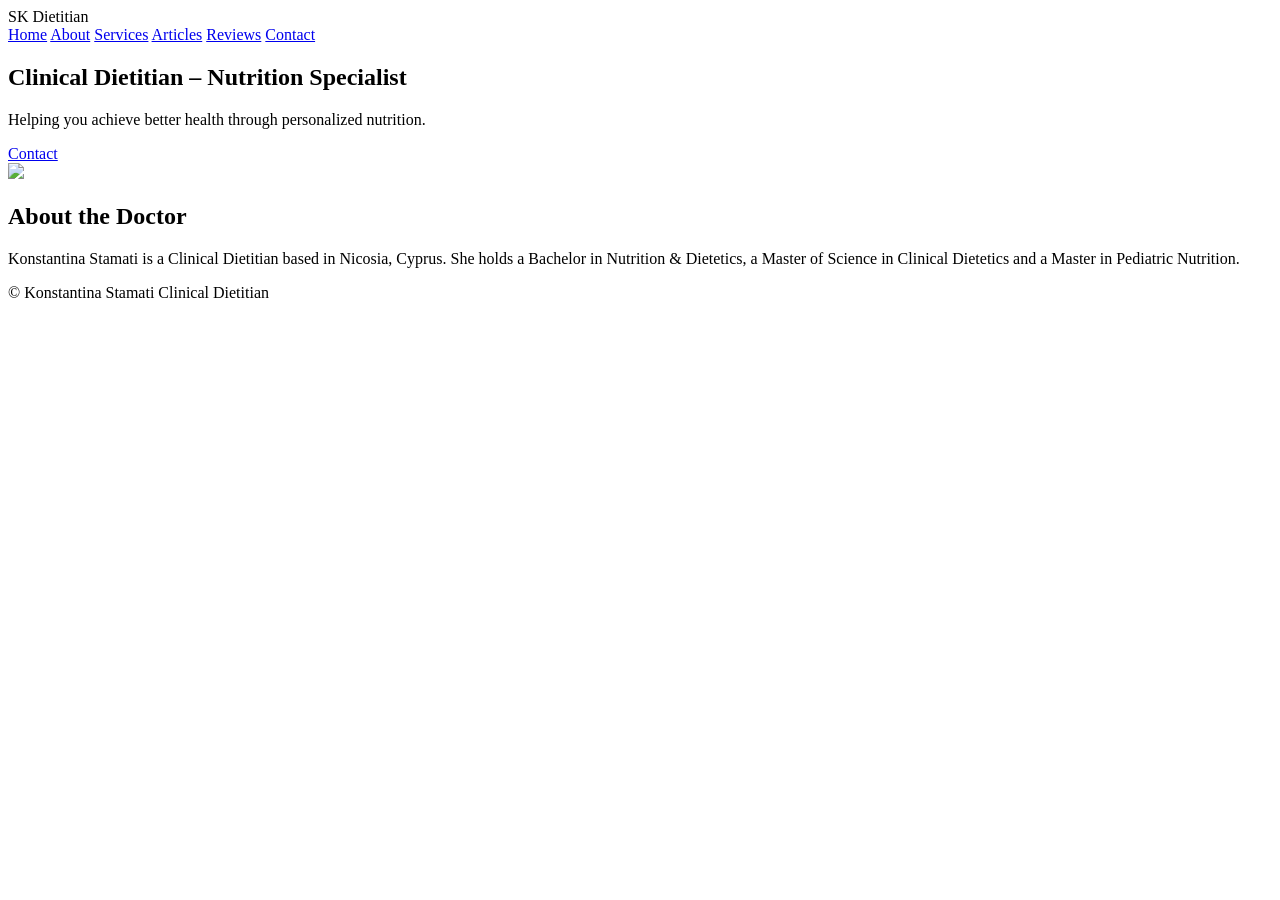
==== commit 6619ad05: "Add files via upload" ====
--- a/index.html
+++ b/index.html
@@ -1,224 +1,52 @@
+
 <!DOCTYPE html>
-<html lang="en">
+<html>
 <head>
 <meta charset="UTF-8">
 <meta name="viewport" content="width=device-width, initial-scale=1.0">
-
 <title>Konstantina Stamati | Clinical Dietitian</title>
-
 <link rel="stylesheet" href="css/style.css">
-
 </head>
 
 <body>
 
 <header>
-
-<div class="logo">
-SK Dietitian
-</div>
-
+<div class="logo">SK Dietitian</div>
 <nav>
-
 <a href="index.html">Home</a>
 <a href="about.html">About</a>
 <a href="services.html">Services</a>
 <a href="articles.html">Articles</a>
 <a href="reviews.html">Reviews</a>
 <a href="contact.html">Contact</a>
-
 </nav>
-
 </header>
 
-
-<section class="hero">
-
+<section class="hero" style="background-image:url('images/img1.png')">
 <div class="hero-text">
-
 <h1>Clinical Dietitian – Nutrition Specialist</h1>
-
-<p>
-Helping you achieve better health through personalized nutrition.
-</p>
-
-<div class="hero-buttons">
-
-<a href="contact.html" class="btn">Book Consultation</a>
-
-<a href="tel:+35796031046" class="btn2">Call Now</a>
-
+<p>Helping you achieve better health through personalized nutrition.</p>
+<a href="contact.html" class="btn">Contact</a>
 </div>
-
-</div>
-
 </section>
 
-
-
-<section class="about-preview">
-
+<section class="about">
 <div class="container">
-
-<div class="about-img">
-
-<img src="images/doctor.jpg">
-
+<img src="images/img2.png" class="doctor">
+<div>
+<h2>About the Doctor</h2>
+<p>
+Konstantina Stamati is a Clinical Dietitian based in Nicosia, Cyprus.
+She holds a Bachelor in Nutrition & Dietetics, a Master of Science in Clinical Dietetics
+and a Master in Pediatric Nutrition.
+</p>
 </div>
-
-<div class="about-text">
-
-<h2>About the Doctor</h2>
-
-<p>
-
-Konstantina Stamati is a Clinical Dietitian based in Nicosia, Cyprus.
-She holds a Bachelor in Nutrition & Dietetics, a Master of Science in Clinical Dietetics and a Master in Pediatric Nutrition.
-
-Her approach focuses on personalized nutrition plans that support long-term health and lifestyle changes.
-
-</p>
-
-<a href="about.html" class="btn">Read More</a>
-
 </div>
-
-</div>
-
 </section>
 
-
-
-<section class="services">
-
-<h2>Services</h2>
-
-<div class="service-grid">
-
-<div class="service">
-
-<h3>Clinical Nutrition</h3>
-
-<p>
-Personalized diet plans for medical conditions and overall health improvement.
-</p>
-
-</div>
-
-<div class="service">
-
-<h3>Weight Management</h3>
-
-<p>
-Structured programs to help achieve sustainable weight loss or healthy weight gain.
-</p>
-
-</div>
-
-<div class="service">
-
-<h3>Pediatric Nutrition</h3>
-
-<p>
-Specialized guidance for children's nutrition and healthy development.
-</p>
-
-</div>
-
-</div>
-
-</section>
-
-
-
-<section class="conditions">
-
-<h2>Conditions Treated</h2>
-
-<ul>
-
-<li>Weight management</li>
-<li>Digestive health</li>
-<li>Diabetes nutrition</li>
-<li>Pediatric nutrition</li>
-<li>Healthy lifestyle improvement</li>
-
-</ul>
-
-</section>
-
-
-
-<section class="articles">
-
-<h2>Nutrition Tips</h2>
-
-<div class="articles-grid">
-
-<img src="images/poster1.jpg">
-<img src="images/poster2.jpg">
-<img src="images/poster3.jpg">
-
-</div>
-
-</section>
-
-
-
-<section class="reviews">
-
-<h2>Patient Reviews</h2>
-
-<div class="review">
-
-★★★★★  
-Excellent consultation and professional advice. Highly recommended.
-
-</div>
-
-<div class="review">
-
-★★★★★  
-Very helpful guidance and personalized nutrition plan.
-
-</div>
-
-</section>
-
-
-
-<section class="contact">
-
-<h2>Contact</h2>
-
-<p>
-Βίωνος 4Γ, Στρόβολος 2042, Λευκωσία
-</p>
-
-<p>
-Phone: +357 96 031046
-</p>
-
-<div class="contact-buttons">
-
-<a href="tel:+35796031046" class="btn">Call</a>
-
-<a href="https://instagram.com/stamatik.clinical_dietitian" class="btn">Instagram</a>
-
-</div>
-
-</section>
-
-
-
 <footer>
-
-<p>
-© 2026 Konstantina Stamati Clinical Dietitian
-</p>
-
+<p>© Konstantina Stamati Clinical Dietitian</p>
 </footer>
-
 
 </body>
 </html>
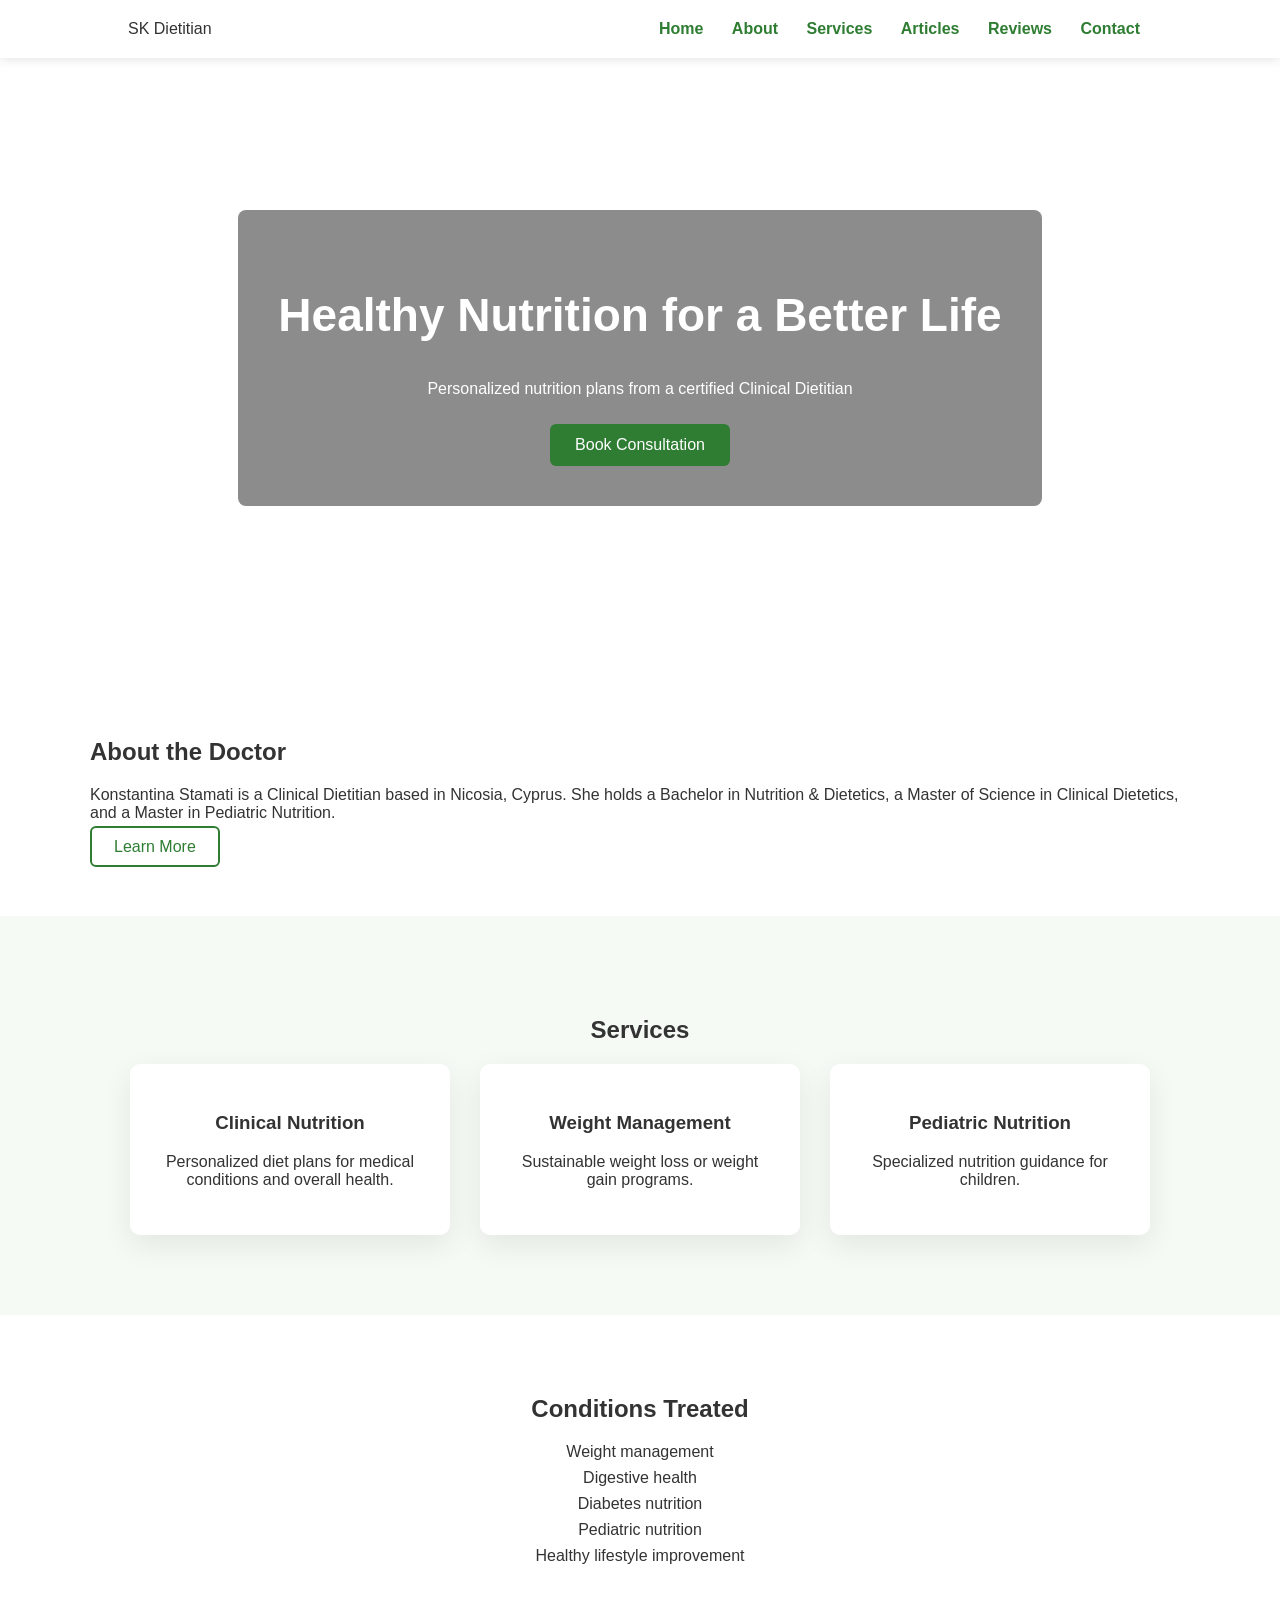
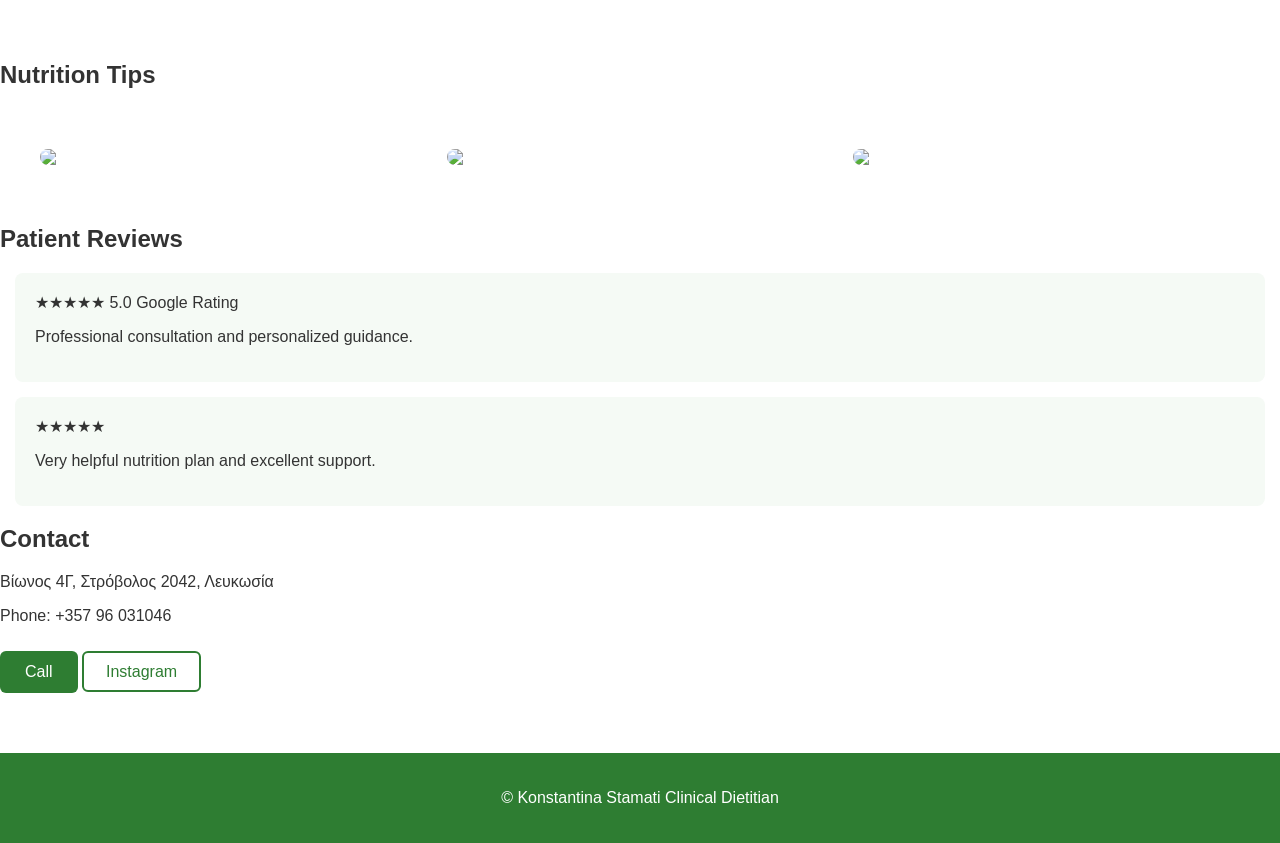
==== commit 1430520e: "Add files via upload" ====
--- a/index.html
+++ b/index.html
@@ -1,6 +1,6 @@
 
 <!DOCTYPE html>
-<html>
+<html lang="en">
 <head>
 <meta charset="UTF-8">
 <meta name="viewport" content="width=device-width, initial-scale=1.0">
@@ -22,26 +22,101 @@
 </nav>
 </header>
 
-<section class="hero" style="background-image:url('images/img1.png')">
-<div class="hero-text">
-<h1>Clinical Dietitian – Nutrition Specialist</h1>
-<p>Helping you achieve better health through personalized nutrition.</p>
-<a href="contact.html" class="btn">Contact</a>
+<section class="hero" style="background-image:url('https://images.unsplash.com/photo-1490645935967-10de6ba17061')">
+<div class="hero-overlay">
+<h1>Healthy Nutrition for a Better Life</h1>
+<p>Personalized nutrition plans from a certified Clinical Dietitian</p>
+<a class="btn" href="contact.html">Book Consultation</a>
 </div>
 </section>
 
-<section class="about">
+<section class="about-preview">
 <div class="container">
-<img src="images/img2.png" class="doctor">
 <div>
 <h2>About the Doctor</h2>
 <p>
 Konstantina Stamati is a Clinical Dietitian based in Nicosia, Cyprus.
-She holds a Bachelor in Nutrition & Dietetics, a Master of Science in Clinical Dietetics
+She holds a Bachelor in Nutrition & Dietetics, a Master of Science in Clinical Dietetics,
 and a Master in Pediatric Nutrition.
 </p>
+<a class="btn-outline" href="about.html">Learn More</a>
 </div>
 </div>
+</section>
+
+<section class="services">
+<h2>Services</h2>
+
+<div class="card-grid">
+
+<div class="card">
+<h3>Clinical Nutrition</h3>
+<p>Personalized diet plans for medical conditions and overall health.</p>
+</div>
+
+<div class="card">
+<h3>Weight Management</h3>
+<p>Sustainable weight loss or weight gain programs.</p>
+</div>
+
+<div class="card">
+<h3>Pediatric Nutrition</h3>
+<p>Specialized nutrition guidance for children.</p>
+</div>
+
+</div>
+</section>
+
+<section class="conditions">
+<h2>Conditions Treated</h2>
+
+<ul class="conditions-list">
+<li>Weight management</li>
+<li>Digestive health</li>
+<li>Diabetes nutrition</li>
+<li>Pediatric nutrition</li>
+<li>Healthy lifestyle improvement</li>
+</ul>
+
+</section>
+
+<section class="articles">
+<h2>Nutrition Tips</h2>
+
+<div class="grid">
+<img src="https://images.unsplash.com/photo-1498837167922-ddd27525d352">
+<img src="https://images.unsplash.com/photo-1512621776951-a57141f2eefd">
+<img src="https://images.unsplash.com/photo-1490645935967-10de6ba17061">
+</div>
+
+</section>
+
+<section class="reviews">
+<h2>Patient Reviews</h2>
+
+<div class="review-card">
+★★★★★ 5.0 Google Rating
+<p>Professional consultation and personalized guidance.</p>
+</div>
+
+<div class="review-card">
+★★★★★
+<p>Very helpful nutrition plan and excellent support.</p>
+</div>
+
+</section>
+
+<section class="contact">
+<h2>Contact</h2>
+
+<p>Βίωνος 4Γ, Στρόβολος 2042, Λευκωσία</p>
+<p>Phone: +357 96 031046</p>
+
+<div class="contact-buttons">
+<a class="btn" href="tel:+35796031046">Call</a>
+<a class="btn-outline" href="https://instagram.com/stamatik.clinical_dietitian">Instagram</a>
+</div>
+
 </section>
 
 <footer>
--- a/css/style.css
+++ b/css/style.css
@@ -0,0 +1,129 @@
+
+body{
+font-family:Arial;
+margin:0;
+color:#333;
+}
+
+header{
+display:flex;
+justify-content:space-between;
+align-items:center;
+padding:20px 10%;
+background:white;
+box-shadow:0 2px 10px rgba(0,0,0,0.1);
+}
+
+nav a{
+margin:0 12px;
+text-decoration:none;
+color:#2e7d32;
+font-weight:bold;
+}
+
+.hero{
+height:600px;
+background-size:cover;
+background-position:center;
+display:flex;
+align-items:center;
+justify-content:center;
+}
+
+.hero-overlay{
+background:rgba(0,0,0,0.45);
+padding:40px;
+text-align:center;
+color:white;
+border-radius:8px;
+}
+
+.hero h1{
+font-size:46px;
+}
+
+.container{
+max-width:1100px;
+margin:auto;
+padding:60px 20px;
+}
+
+.services{
+padding:80px 10%;
+background:#f5faf5;
+text-align:center;
+}
+
+.card-grid{
+display:flex;
+gap:30px;
+justify-content:center;
+flex-wrap:wrap;
+}
+
+.card{
+background:white;
+padding:30px;
+width:260px;
+border-radius:10px;
+box-shadow:0 10px 30px rgba(0,0,0,0.08);
+}
+
+.grid{
+display:grid;
+grid-template-columns:repeat(3,1fr);
+gap:20px;
+padding:40px;
+}
+
+.grid img{
+width:100%;
+border-radius:10px;
+}
+
+.conditions{
+padding:60px;
+text-align:center;
+}
+
+.conditions-list{
+list-style:none;
+padding:0;
+}
+
+.conditions-list li{
+margin:8px 0;
+}
+
+.review-card{
+background:#f5faf5;
+padding:20px;
+margin:15px;
+border-radius:8px;
+}
+
+.btn{
+background:#2e7d32;
+color:white;
+padding:12px 25px;
+border-radius:6px;
+text-decoration:none;
+display:inline-block;
+margin-top:10px;
+}
+
+.btn-outline{
+border:2px solid #2e7d32;
+padding:10px 22px;
+border-radius:6px;
+text-decoration:none;
+color:#2e7d32;
+}
+
+footer{
+background:#2e7d32;
+color:white;
+text-align:center;
+padding:20px;
+margin-top:60px;
+}
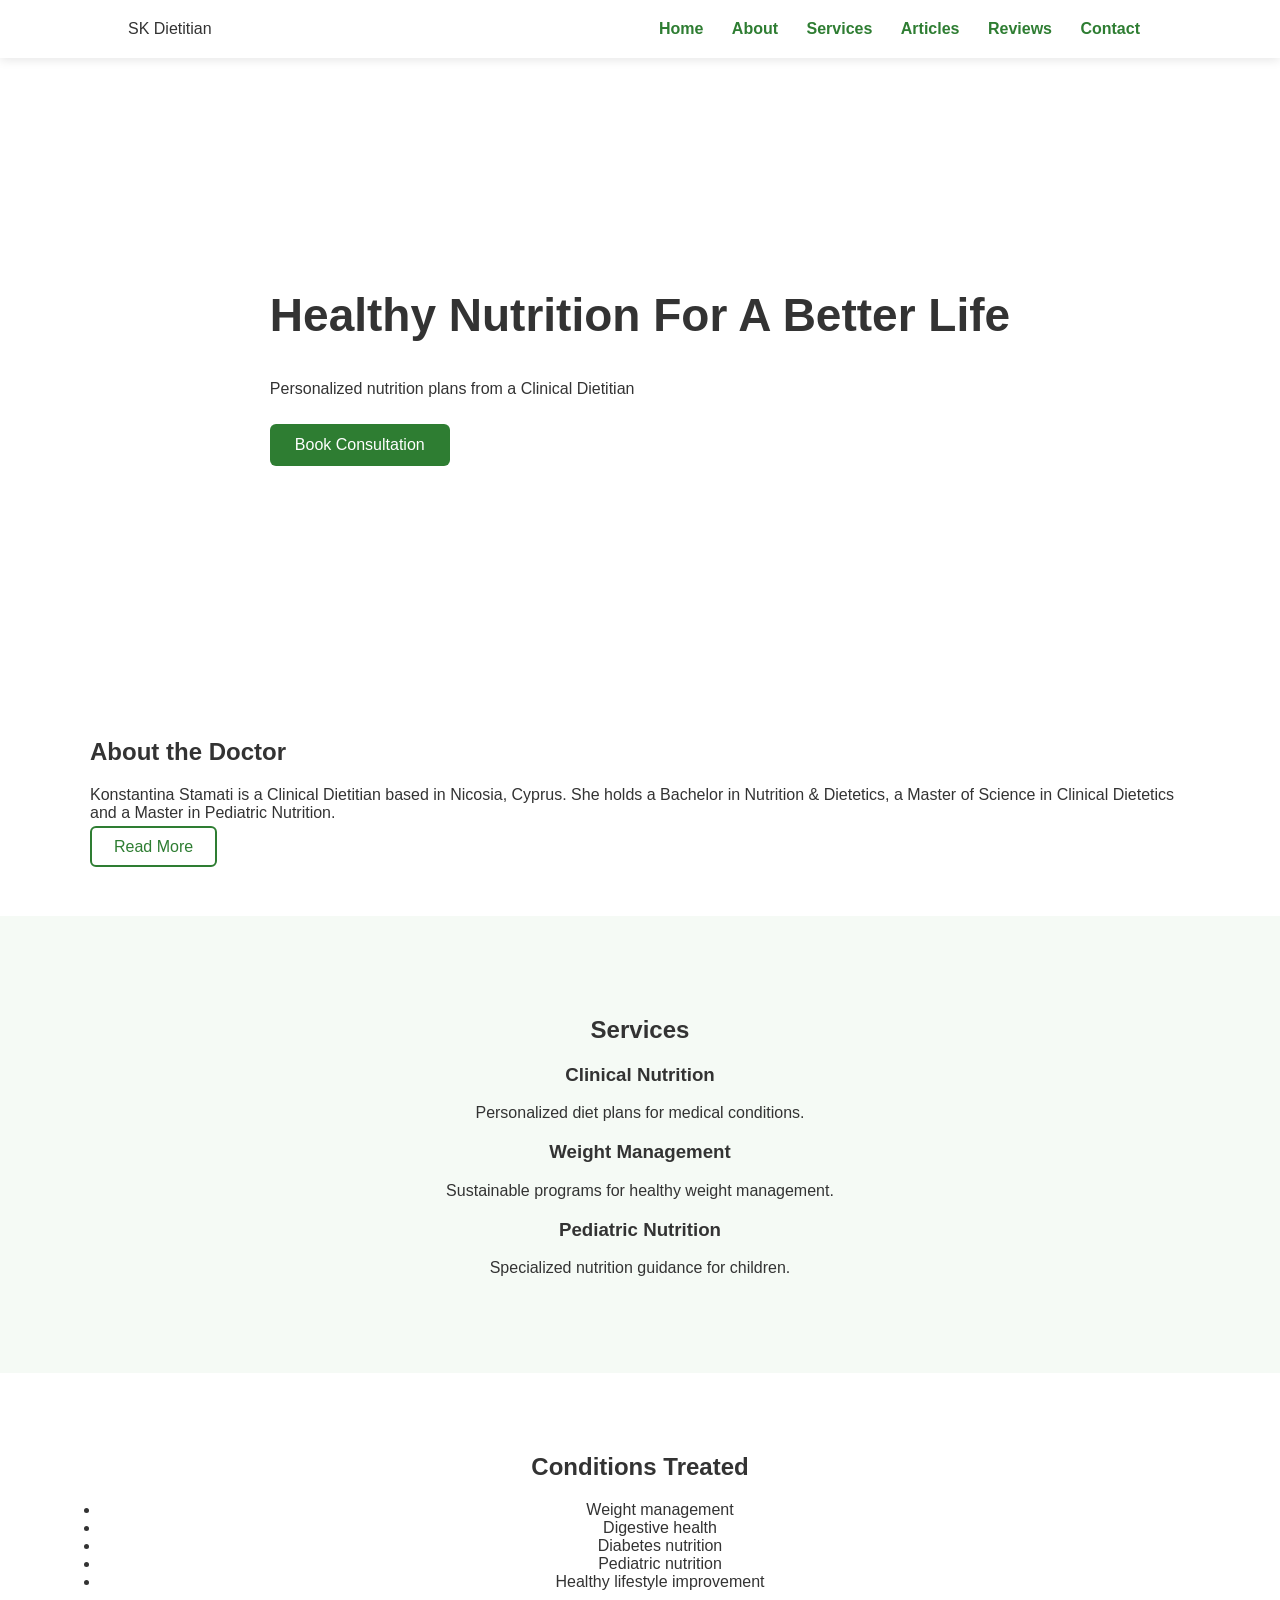
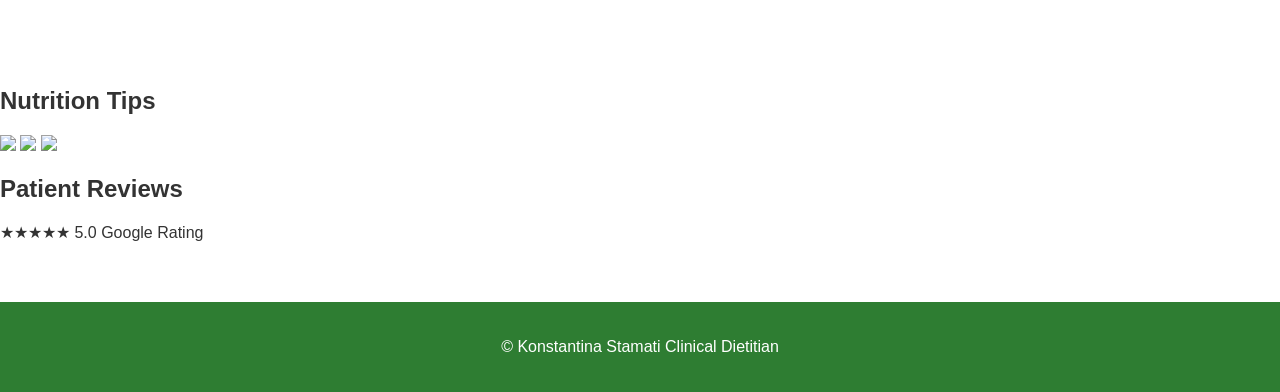
==== commit b00f941b: "Refactor index.html for improved layout and content Updated content and structure of the index.html " ====
--- a/index.html
+++ b/index.html
@@ -1,127 +1,178 @@
-
 <!DOCTYPE html>
 <html lang="en">
 <head>
 <meta charset="UTF-8">
 <meta name="viewport" content="width=device-width, initial-scale=1.0">
 <title>Konstantina Stamati | Clinical Dietitian</title>
+
 <link rel="stylesheet" href="css/style.css">
+
 </head>
 
 <body>
 
 <header>
-<div class="logo">SK Dietitian</div>
+
+<div class="logo">
+SK Dietitian
+</div>
+
 <nav>
+
 <a href="index.html">Home</a>
 <a href="about.html">About</a>
 <a href="services.html">Services</a>
 <a href="articles.html">Articles</a>
 <a href="reviews.html">Reviews</a>
 <a href="contact.html">Contact</a>
+
 </nav>
+
 </header>
 
-<section class="hero" style="background-image:url('https://images.unsplash.com/photo-1490645935967-10de6ba17061')">
-<div class="hero-overlay">
-<h1>Healthy Nutrition for a Better Life</h1>
-<p>Personalized nutrition plans from a certified Clinical Dietitian</p>
-<a class="btn" href="contact.html">Book Consultation</a>
+
+<section class="hero">
+
+<div class="hero-content">
+
+<h1>Healthy Nutrition For A Better Life</h1>
+
+<p>
+Personalized nutrition plans from a Clinical Dietitian
+</p>
+
+<a href="contact.html" class="btn">Book Consultation</a>
+
 </div>
+
 </section>
 
+
+
 <section class="about-preview">
+
 <div class="container">
-<div>
+
+<div class="about-text">
+
 <h2>About the Doctor</h2>
+
 <p>
-Konstantina Stamati is a Clinical Dietitian based in Nicosia, Cyprus.
-She holds a Bachelor in Nutrition & Dietetics, a Master of Science in Clinical Dietetics,
+
+Konstantina Stamati is a Clinical Dietitian based in Nicosia, Cyprus.  
+She holds a Bachelor in Nutrition & Dietetics, a Master of Science in Clinical Dietetics  
 and a Master in Pediatric Nutrition.
+
 </p>
-<a class="btn-outline" href="about.html">Learn More</a>
-</div>
-</div>
-</section>
 
-<section class="services">
-<h2>Services</h2>
+<a href="about.html" class="btn-outline">Read More</a>
 
-<div class="card-grid">
-
-<div class="card">
-<h3>Clinical Nutrition</h3>
-<p>Personalized diet plans for medical conditions and overall health.</p>
-</div>
-
-<div class="card">
-<h3>Weight Management</h3>
-<p>Sustainable weight loss or weight gain programs.</p>
-</div>
-
-<div class="card">
-<h3>Pediatric Nutrition</h3>
-<p>Specialized nutrition guidance for children.</p>
 </div>
 
 </div>
+
 </section>
 
+
+
+<section class="services">
+
+<h2>Services</h2>
+
+<div class="service-grid">
+
+<div class="service">
+
+<h3>Clinical Nutrition</h3>
+
+<p>
+Personalized diet plans for medical conditions.
+</p>
+
+</div>
+
+<div class="service">
+
+<h3>Weight Management</h3>
+
+<p>
+Sustainable programs for healthy weight management.
+</p>
+
+</div>
+
+<div class="service">
+
+<h3>Pediatric Nutrition</h3>
+
+<p>
+Specialized nutrition guidance for children.
+</p>
+
+</div>
+
+</div>
+
+</section>
+
+
+
 <section class="conditions">
+
 <h2>Conditions Treated</h2>
 
-<ul class="conditions-list">
+<ul>
+
 <li>Weight management</li>
 <li>Digestive health</li>
 <li>Diabetes nutrition</li>
 <li>Pediatric nutrition</li>
 <li>Healthy lifestyle improvement</li>
+
 </ul>
 
 </section>
 
+
+
 <section class="articles">
+
 <h2>Nutrition Tips</h2>
 
-<div class="grid">
-<img src="https://images.unsplash.com/photo-1498837167922-ddd27525d352">
-<img src="https://images.unsplash.com/photo-1512621776951-a57141f2eefd">
-<img src="https://images.unsplash.com/photo-1490645935967-10de6ba17061">
+<div class="articles-grid">
+
+<img src="images/poster1.jpg">
+<img src="images/poster2.jpg">
+<img src="images/poster3.jpg">
+
 </div>
 
 </section>
 
+
+
 <section class="reviews">
+
 <h2>Patient Reviews</h2>
 
-<div class="review-card">
+<div class="review">
+
 ★★★★★ 5.0 Google Rating
-<p>Professional consultation and personalized guidance.</p>
-</div>
 
-<div class="review-card">
-★★★★★
-<p>Very helpful nutrition plan and excellent support.</p>
 </div>
 
 </section>
 
-<section class="contact">
-<h2>Contact</h2>
 
-<p>Βίωνος 4Γ, Στρόβολος 2042, Λευκωσία</p>
-<p>Phone: +357 96 031046</p>
-
-<div class="contact-buttons">
-<a class="btn" href="tel:+35796031046">Call</a>
-<a class="btn-outline" href="https://instagram.com/stamatik.clinical_dietitian">Instagram</a>
-</div>
-
-</section>
 
 <footer>
-<p>© Konstantina Stamati Clinical Dietitian</p>
+
+<p>
+© Konstantina Stamati Clinical Dietitian
+</p>
+
 </footer>
+
 
 </body>
 </html>
